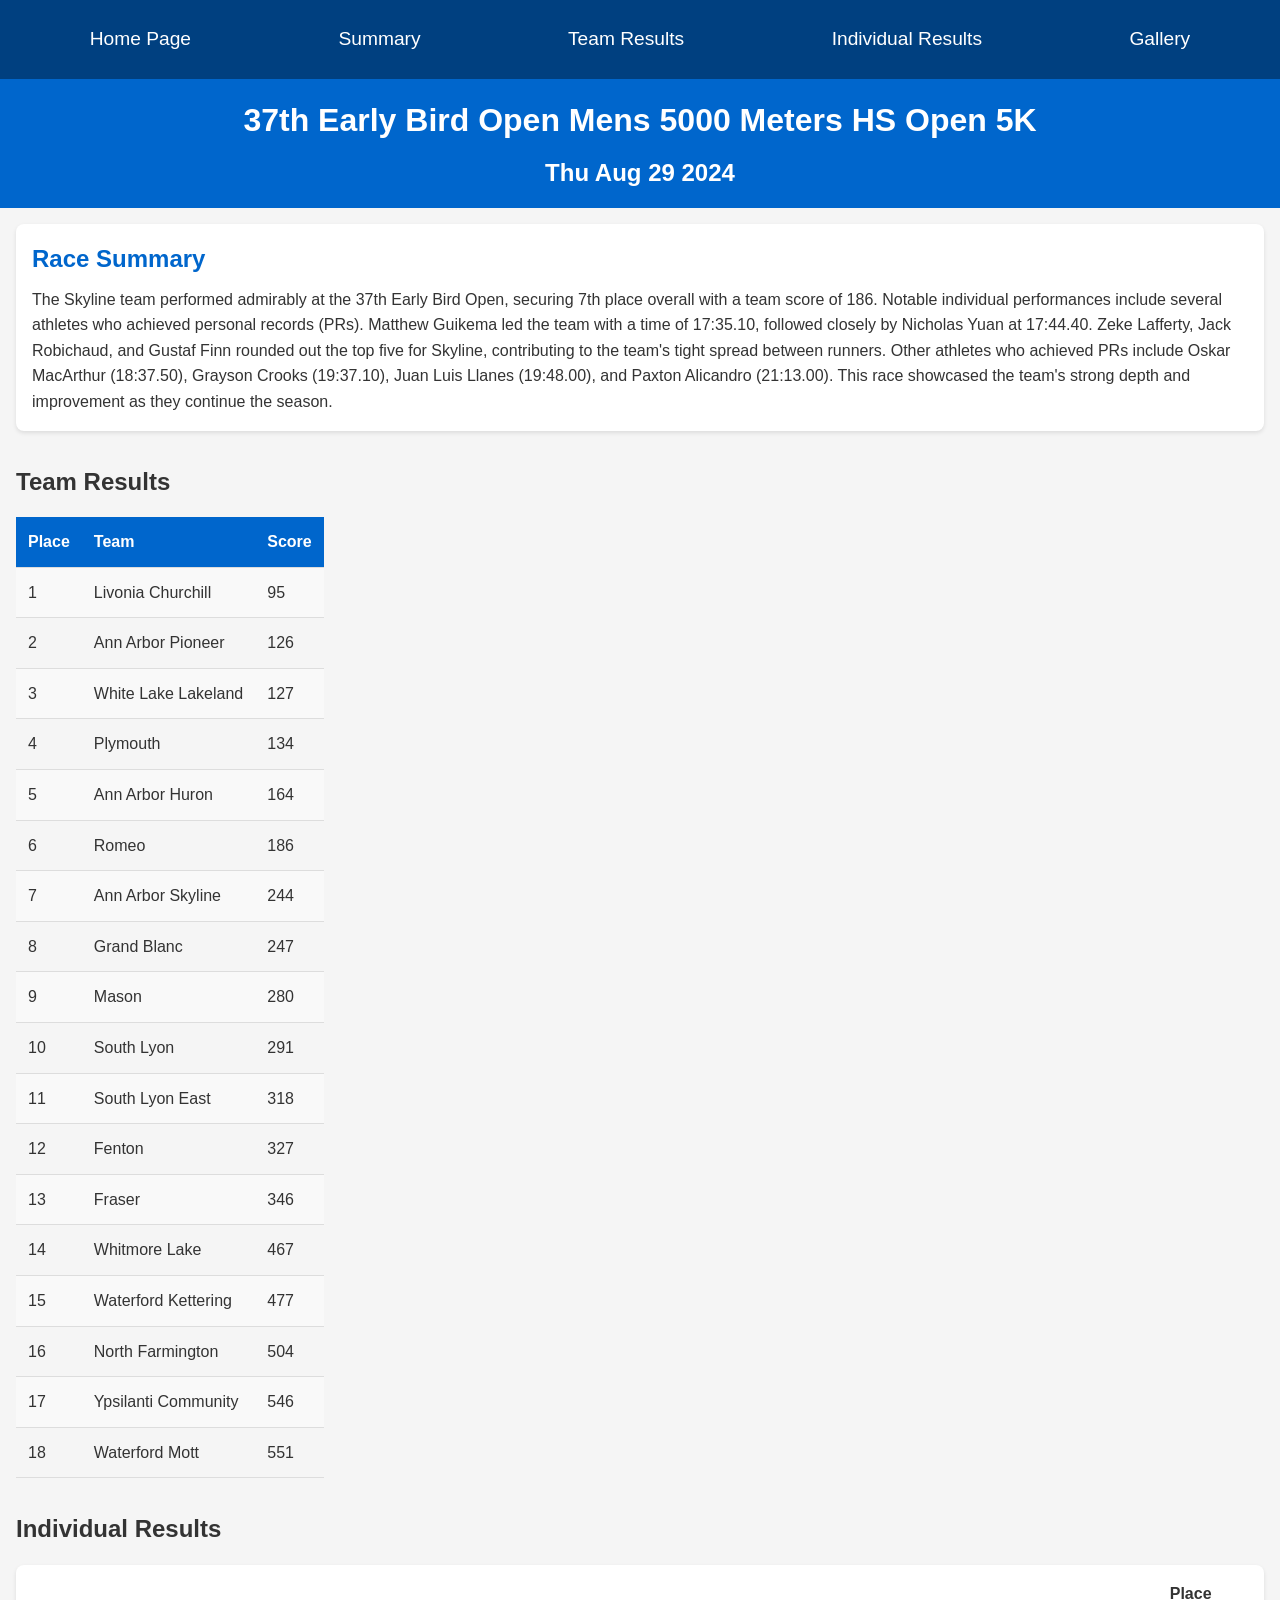
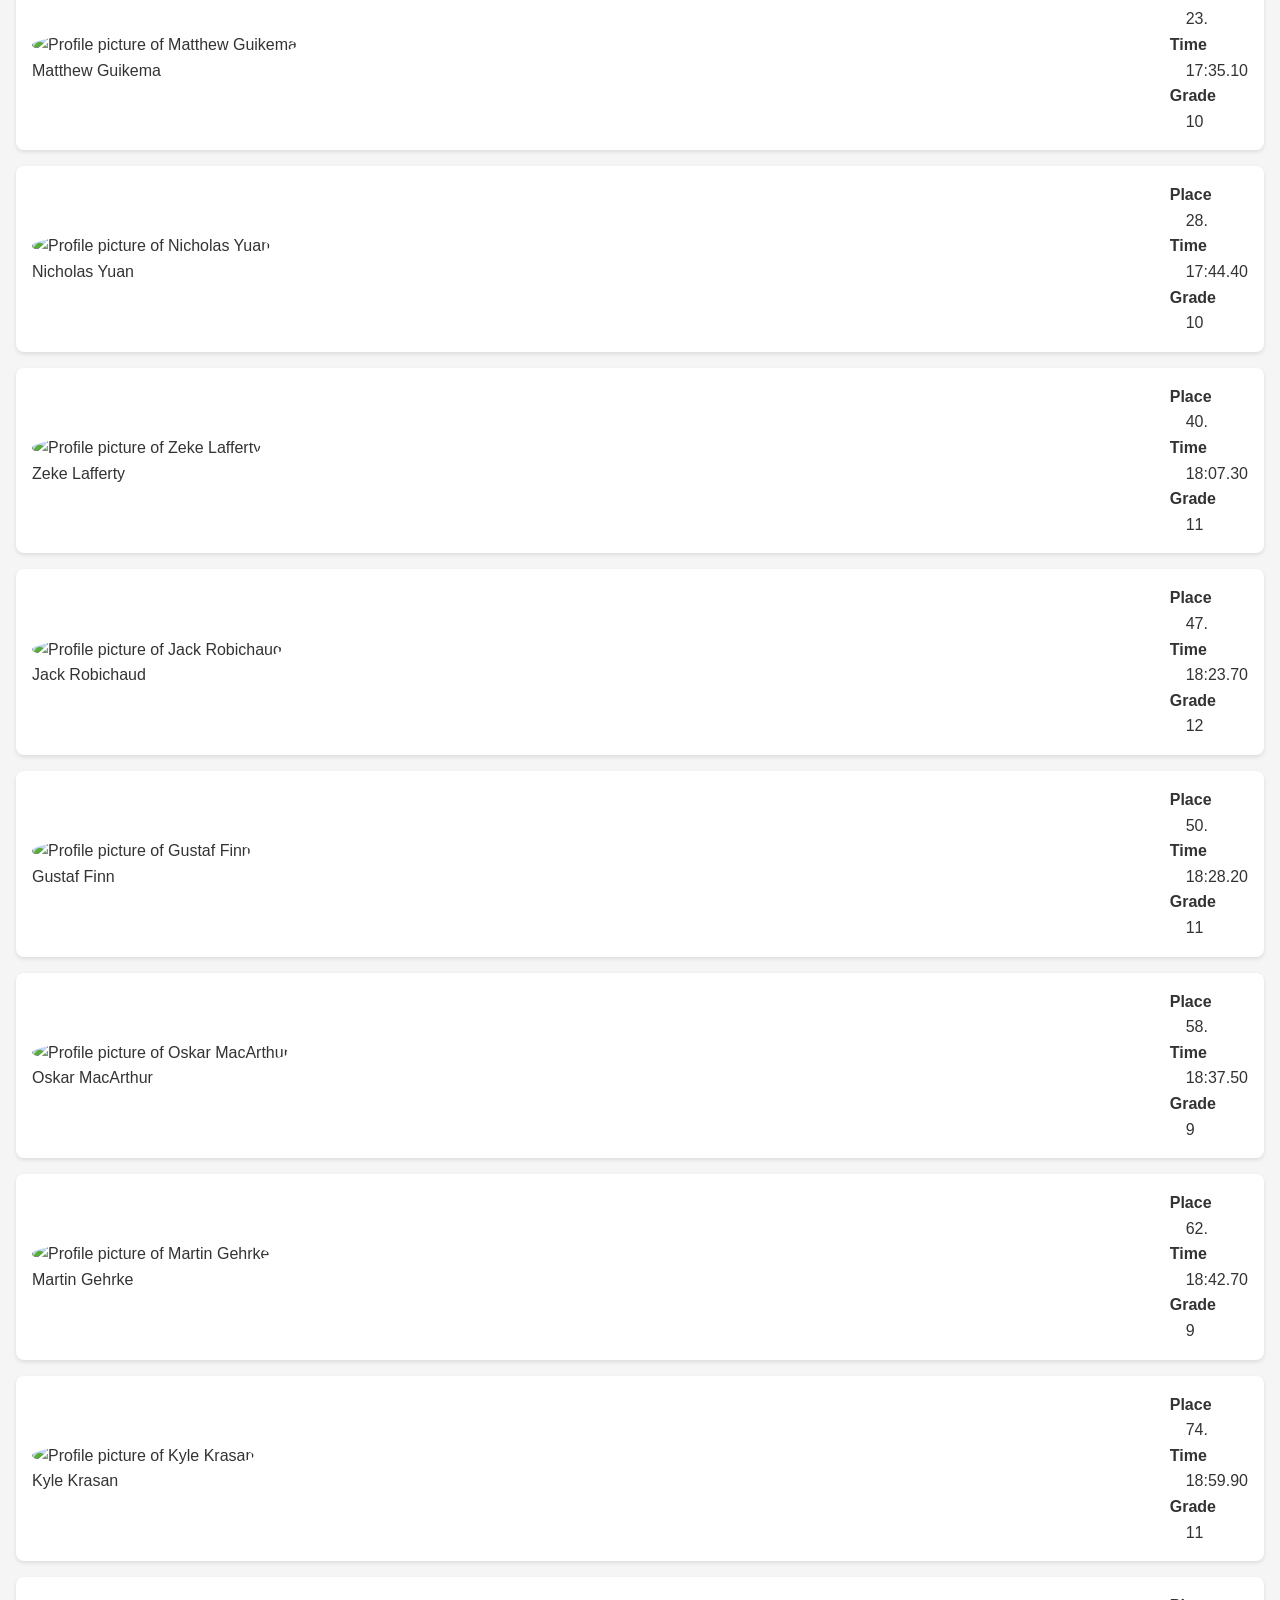
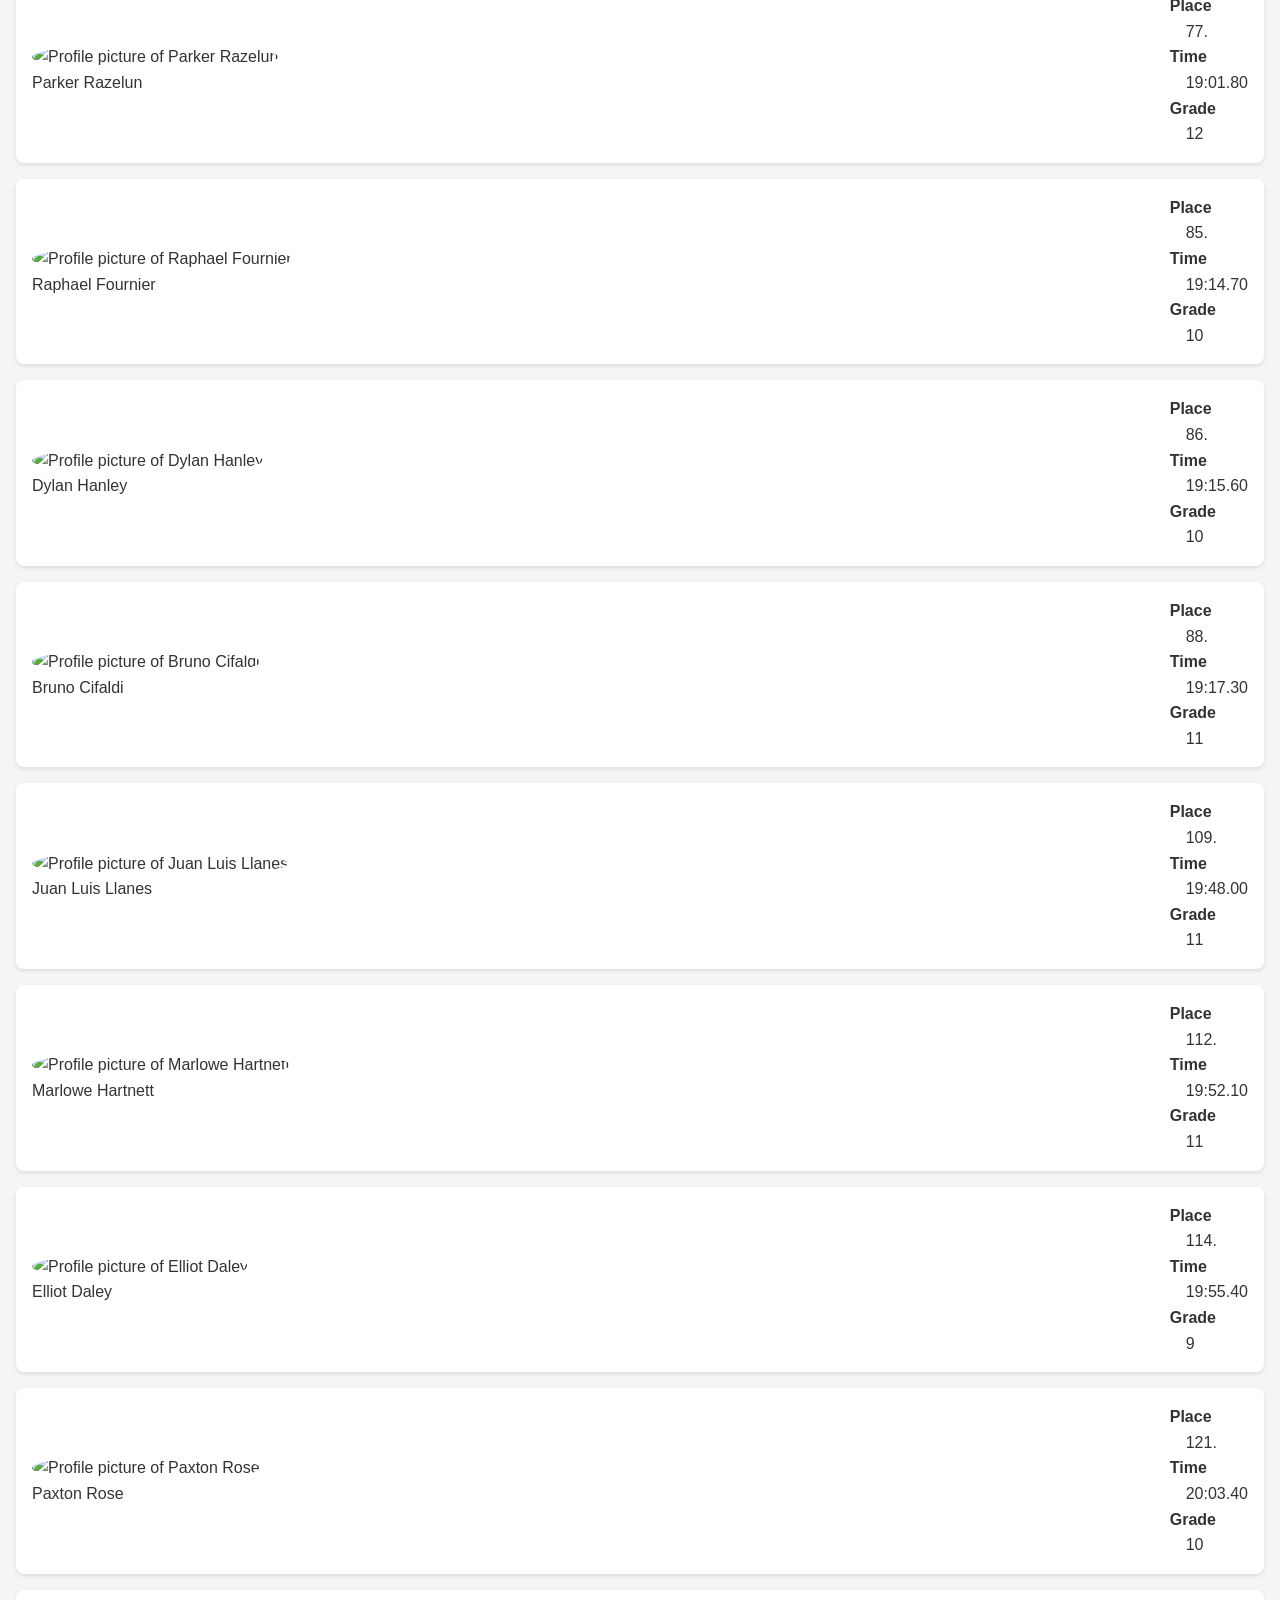
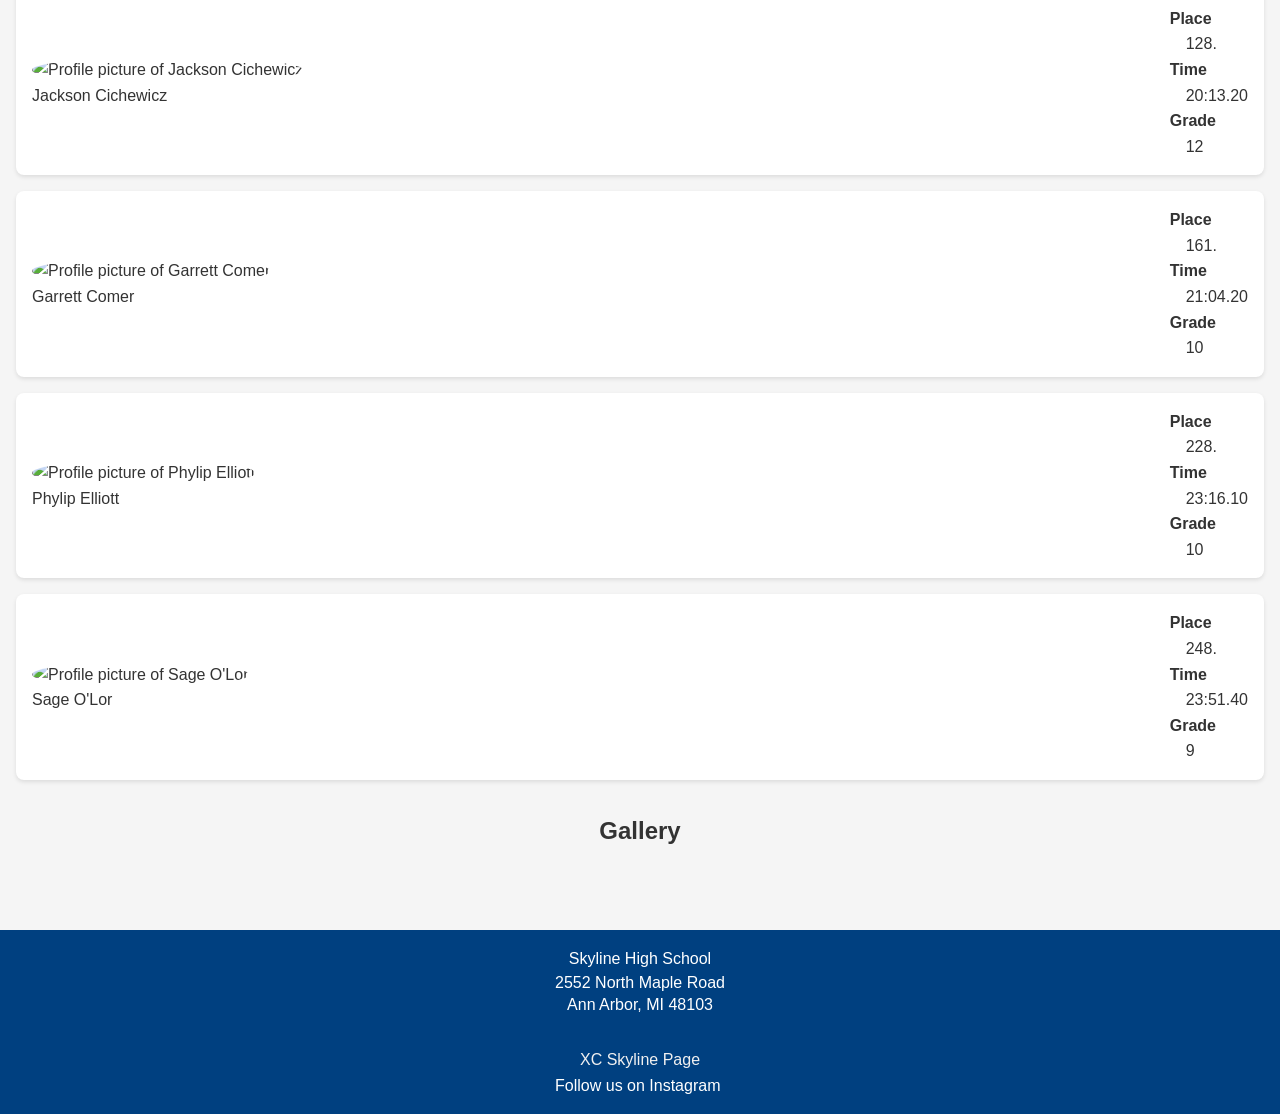
==== meets/37th_Early_Bird_Open_Mens_5000_Meters_HS_Open_5K_24.html @ b6ca45b5 "first commit" ====
<!DOCTYPE html>
<html lang="en">
<head>
<meta charset="UTF-8">
<meta name="viewport" content="width=device-width, initial-scale=1.0">
<title>37th Early Bird Open Mens 5000 Meters HS Open 5K</title>
<link rel="stylesheet" href="../css/reset.css">
<link rel="stylesheet" href="../css/style.css">
</head>
   <body>
   <a href = "#main">Skip to Main Content</a>
   <nav>
     <ul>
        <li><a href="../index.html">Home Page</a></li>
        <li><a href="#summary">Summary</a></li>
        <li><a href="#team-results">Team Results</a></li>
        <li><a href="#individual-results">Individual Results</a></li>
        <li><a href="#gallery">Gallery</a></li>
     </ul>
   </nav>
   <header>
      <!--Meet Info-->
       
        <h1><a href="https://www.athletic.net/CrossCountry/meet/235827/results/943367">37th Early Bird Open Mens 5000 Meters HS Open 5K</a></h1>
        <h2>Thu Aug 29 2024</h2>
</header>
   <main id = "main">


    <section class="summary" id = "summary">
      <h2>Race Summary</h2>
      <p>The Skyline team performed admirably at the 37th Early Bird Open, securing 7th place overall with a team score of 186. Notable individual performances include several athletes who achieved personal records (PRs). <span class="athlete">Matthew Guikema</span> led the team with a time of <span class="time">17:35.10</span>, followed closely by <span class="athlete">Nicholas Yuan</span> at <span class="time">17:44.40</span>. <span class="athlete">Zeke Lafferty</span>, <span class="athlete">Jack Robichaud</span>, and <span class="athlete">Gustaf Finn</span> rounded out the top five for Skyline, contributing to the team's tight spread between runners. Other athletes who achieved PRs include <span class="athlete">Oskar MacArthur</span> (<span class="time">18:37.50</span>), <span class="athlete">Grayson Crooks</span> (<span class="time">19:37.10</span>), <span class="athlete">Juan Luis Llanes</span> (<span class="time">19:48.00</span>), and <span class="athlete">Paxton Alicandro</span> (<span class="time">21:13.00</span>). This race showcased the team's strong depth and improvement as they continue the season.</p>
    </section>
<section id="team-results">

        <h2>Team Results</h2><table>
<tr><th>Place</th><th>Team</th><th>Score</th></tr>
<tr><td>1</td><td>Livonia Churchill</td><td> 95</td></tr>
<tr><td>2</td><td>Ann Arbor Pioneer</td><td> 126</td></tr>
<tr><td>3</td><td>White Lake Lakeland</td><td> 127</td></tr>
<tr><td>4</td><td>Plymouth</td><td> 134</td></tr>
<tr><td>5</td><td>Ann Arbor Huron</td><td> 164</td></tr>
<tr><td>6</td><td>Romeo</td><td> 186</td></tr>
<tr><td>7</td><td>Ann Arbor Skyline</td><td> 244</td></tr>
<tr><td>8</td><td>Grand Blanc</td><td> 247</td></tr>
<tr><td>9</td><td>Mason</td><td> 280</td></tr>
<tr><td>10</td><td>South Lyon</td><td> 291</td></tr>
<tr><td>11</td><td>South Lyon East</td><td> 318</td></tr>
<tr><td>12</td><td>Fenton</td><td> 327</td></tr>
<tr><td>13</td><td>Fraser</td><td> 346</td></tr>
<tr><td>14</td><td>Whitmore Lake</td><td> 467</td></tr>
<tr><td>15</td><td>Waterford Kettering</td><td> 477</td></tr>
<tr><td>16</td><td>North Farmington</td><td> 504</td></tr>
<tr><td>17</td><td>Ypsilanti Community</td><td> 546</td></tr>
<tr><td>18</td><td>Waterford Mott</td><td> 551</td></tr>
</table>
</section>

                    <section id="individual-results">

                    <h2>Individual Results</h2>
<div class="athlete">
<figure> 
    <img src="../images/profiles/23349678.jpg" width="200" alt="Profile picture of Matthew Guikema"> 
    <figcaption>Matthew Guikema</figcaption>
</figure>
<dl>
    <dt>Place</dt><dd>23.</dd>
    <dt>Time</dt><dd>17:35.10</dd>
    <dt>Grade</dt><dd>10</dd>
</dl>
</div>

<div class="athlete">
<figure> 
    <img src="../images/profiles/21615273.jpg" width="200" alt="Profile picture of Nicholas Yuan"> 
    <figcaption>Nicholas Yuan</figcaption>
</figure>
<dl>
    <dt>Place</dt><dd>28.</dd>
    <dt>Time</dt><dd>17:44.40</dd>
    <dt>Grade</dt><dd>10</dd>
</dl>
</div>

<div class="athlete">
<figure> 
    <img src="../images/profiles/21142917.jpg" width="200" alt="Profile picture of Zeke Lafferty"> 
    <figcaption>Zeke Lafferty</figcaption>
</figure>
<dl>
    <dt>Place</dt><dd>40.</dd>
    <dt>Time</dt><dd>18:07.30</dd>
    <dt>Grade</dt><dd>11</dd>
</dl>
</div>

<div class="athlete">
<figure> 
    <img src="../images/profiles/18820279.jpg" width="200" alt="Profile picture of Jack Robichaud"> 
    <figcaption>Jack Robichaud</figcaption>
</figure>
<dl>
    <dt>Place</dt><dd>47.</dd>
    <dt>Time</dt><dd>18:23.70</dd>
    <dt>Grade</dt><dd>12</dd>
</dl>
</div>

<div class="athlete">
<figure> 
    <img src="../images/profiles/21147171.jpg" width="200" alt="Profile picture of Gustaf Finn"> 
    <figcaption>Gustaf Finn</figcaption>
</figure>
<dl>
    <dt>Place</dt><dd>50.</dd>
    <dt>Time</dt><dd>18:28.20</dd>
    <dt>Grade</dt><dd>11</dd>
</dl>
</div>

<div class="athlete">
<figure> 
    <img src="../images/profiles/23349698.jpg" width="200" alt="Profile picture of Oskar MacArthur"> 
    <figcaption>Oskar MacArthur</figcaption>
</figure>
<dl>
    <dt>Place</dt><dd>58.</dd>
    <dt>Time</dt><dd>18:37.50</dd>
    <dt>Grade</dt><dd>9</dd>
</dl>
</div>

<div class="athlete">
<figure> 
    <img src="../images/profiles/19203161.jpg" width="200" alt="Profile picture of Martin Gehrke"> 
    <figcaption>Martin Gehrke</figcaption>
</figure>
<dl>
    <dt>Place</dt><dd>62.</dd>
    <dt>Time</dt><dd>18:42.70</dd>
    <dt>Grade</dt><dd>9</dd>
</dl>
</div>

<div class="athlete">
<figure> 
    <img src="../images/profiles/21245954.jpg" width="200" alt="Profile picture of Kyle Krasan"> 
    <figcaption>Kyle Krasan</figcaption>
</figure>
<dl>
    <dt>Place</dt><dd>74.</dd>
    <dt>Time</dt><dd>18:59.90</dd>
    <dt>Grade</dt><dd>11</dd>
</dl>
</div>

<div class="athlete">
<figure> 
    <img src="../images/profiles/18820257.jpg" width="200" alt="Profile picture of Parker Razelun"> 
    <figcaption>Parker Razelun</figcaption>
</figure>
<dl>
    <dt>Place</dt><dd>77.</dd>
    <dt>Time</dt><dd>19:01.80</dd>
    <dt>Grade</dt><dd>12</dd>
</dl>
</div>

<div class="athlete">
<figure> 
    <img src="../images/profiles/23564875.jpg" width="200" alt="Profile picture of Raphael Fournier"> 
    <figcaption>Raphael Fournier</figcaption>
</figure>
<dl>
    <dt>Place</dt><dd>85.</dd>
    <dt>Time</dt><dd>19:14.70</dd>
    <dt>Grade</dt><dd>10</dd>
</dl>
</div>

<div class="athlete">
<figure> 
    <img src="../images/profiles/23349680.jpg" width="200" alt="Profile picture of Dylan Hanley"> 
    <figcaption>Dylan Hanley</figcaption>
</figure>
<dl>
    <dt>Place</dt><dd>86.</dd>
    <dt>Time</dt><dd>19:15.60</dd>
    <dt>Grade</dt><dd>10</dd>
</dl>
</div>

<div class="athlete">
<figure> 
    <img src="../images/profiles/21147176.jpg" width="200" alt="Profile picture of Bruno Cifaldi"> 
    <figcaption>Bruno Cifaldi</figcaption>
</figure>
<dl>
    <dt>Place</dt><dd>88.</dd>
    <dt>Time</dt><dd>19:17.30</dd>
    <dt>Grade</dt><dd>11</dd>
</dl>
</div>

<div class="athlete">
<figure> 
    <img src="../images/profiles/23564880.jpg" width="200" alt="Profile picture of Juan Luis Llanes"> 
    <figcaption>Juan Luis Llanes</figcaption>
</figure>
<dl>
    <dt>Place</dt><dd>109.</dd>
    <dt>Time</dt><dd>19:48.00</dd>
    <dt>Grade</dt><dd>11</dd>
</dl>
</div>

<div class="athlete">
<figure> 
    <img src="../images/profiles/21147174.jpg" width="200" alt="Profile picture of Marlowe Hartnett"> 
    <figcaption>Marlowe Hartnett</figcaption>
</figure>
<dl>
    <dt>Place</dt><dd>112.</dd>
    <dt>Time</dt><dd>19:52.10</dd>
    <dt>Grade</dt><dd>11</dd>
</dl>
</div>

<div class="athlete">
<figure> 
    <img src="../images/profiles/26322015.jpg" width="200" alt="Profile picture of Elliot Daley"> 
    <figcaption>Elliot Daley</figcaption>
</figure>
<dl>
    <dt>Place</dt><dd>114.</dd>
    <dt>Time</dt><dd>19:55.40</dd>
    <dt>Grade</dt><dd>9</dd>
</dl>
</div>

<div class="athlete">
<figure> 
    <img src="../images/profiles/23349712.jpg" width="200" alt="Profile picture of Paxton Rose"> 
    <figcaption>Paxton Rose</figcaption>
</figure>
<dl>
    <dt>Place</dt><dd>121.</dd>
    <dt>Time</dt><dd>20:03.40</dd>
    <dt>Grade</dt><dd>10</dd>
</dl>
</div>

<div class="athlete">
<figure> 
    <img src="../images/profiles/26322046.jpg" width="200" alt="Profile picture of Jackson Cichewicz"> 
    <figcaption>Jackson Cichewicz</figcaption>
</figure>
<dl>
    <dt>Place</dt><dd>128.</dd>
    <dt>Time</dt><dd>20:13.20</dd>
    <dt>Grade</dt><dd>12</dd>
</dl>
</div>

<div class="athlete">
<figure> 
    <img src="../images/profiles/21615274.jpg" width="200" alt="Profile picture of Garrett Comer"> 
    <figcaption>Garrett Comer</figcaption>
</figure>
<dl>
    <dt>Place</dt><dd>161.</dd>
    <dt>Time</dt><dd>21:04.20</dd>
    <dt>Grade</dt><dd>10</dd>
</dl>
</div>

<div class="athlete">
<figure> 
    <img src="../images/profiles/23636797.jpg" width="200" alt="Profile picture of Phylip Elliott"> 
    <figcaption>Phylip Elliott</figcaption>
</figure>
<dl>
    <dt>Place</dt><dd>228.</dd>
    <dt>Time</dt><dd>23:16.10</dd>
    <dt>Grade</dt><dd>10</dd>
</dl>
</div>

<div class="athlete">
<figure> 
    <img src="../images/profiles/26322021.jpg" width="200" alt="Profile picture of Sage O'Lor"> 
    <figcaption>Sage O'Lor</figcaption>
</figure>
<dl>
    <dt>Place</dt><dd>248.</dd>
    <dt>Time</dt><dd>23:51.40</dd>
    <dt>Grade</dt><dd>9</dd>
</dl>
</div>
</section>

        <section id = "gallery">
        <h2>Gallery</h2>
        
   </section>
   </main>   
   <footer>
                     <p>
                     Skyline High School<br>
                     <address>
                     2552 North Maple Road<br>
                     Ann Arbor, MI 48103<br><br>
                    </address>
                     <a href = "https://sites.google.com/aaps.k12.mi.us/skylinecrosscountry2021/home">XC Skyline Page</a><br>
                    Follow us on Instagram <a href = "https://www.instagram.com/a2skylinexc/" aria-label="Instagram"><i class="fa-brands fa-instagram"></i>  </a> 


                     </footer>
        </body>
</html>
---- css/style.css ----
/* Base Styles: Mobile First Design */
html {
    font-size: 100%;
    box-sizing: border-box;
    scroll-behavior: smooth;
}

*, *::before, *::after {
    box-sizing: inherit;
    margin: 0;
    padding: 0;
}

/* Body and Content */
body {
    font-family: 'Arial', sans-serif;
    background-color: #f5f5f5;
    color: #333;
    line-height: 1.6;
    margin: 0;
    padding: 0;
}

a {
    text-decoration: none;
    color: #000; /* Black for initial contrast */
    transition: color 0.3s;
}

/* Improved Link Hover for Accessibility */
a:hover, a:focus {
    color: #ffcc00; /* Accessible darker blue for light backgrounds */
}

/* Header Styles */
header {
    background-color: #0066cc;
    color: white;
    padding: 1rem;
    text-align: center;
}

header h1 a {
    color: #fff;
    font-size: 2rem;
}

header h2 {
    margin-top: 0.5rem;
    font-size: 1.5rem;
}

/* Navigation */
nav ul {
    list-style: none;
    padding: 1rem;
    background-color: #004080;
    display: flex;
    flex-direction: column;
}

nav li {
    margin: 0.5rem 0;
}

nav a {
    color: white;
    font-size: 1.2rem;
}

/* Improved Hover for Links in Navigation */
nav a:hover, nav a:focus {
    color: #ffcc00; /* Yellow for better contrast against dark nav */
}

/* Skip to Content */
a[href="#main"] {
    position: absolute;
    top: -40px;
    left: 10px;
    transition: top 0.3s;
}

a[href="#main"]:focus {
    top: 10px;
}

/* Main Content Styles */
main {
    padding: 1rem;
}

/* Section Styling */
section {
    margin-bottom: 2rem;
}

/* Summary Section */
.summary {
    background-color: #ffffff;
    color: #333;
    padding: 1rem;
    border-radius: 8px;
    box-shadow: 0 2px 4px rgba(0, 0, 0, 0.1);
}

.summary h2 {
    margin-bottom: 0.5rem;
    color: #0066cc;
}

/* Team Results Table */
table {
    width: 100%;
    border-collapse: collapse;
    margin-top: 1rem;
}

th, td {
    padding: 0.75rem;
    text-align: left;
    border-bottom: 1px solid #ddd;
}

th {
    background-color: #0066cc;
    color: white;
}

tr:nth-child(even) {
    background-color: #f9f9f9;
}

/* Individual Results Section */
#individual-results .athlete {
    display: flex;
    align-items: center;
    margin: 1rem 0;
    background-color: #fff;
    border-radius: 8px;
    padding: 1rem;
    box-shadow: 0 2px 4px rgba(0, 0, 0, 0.1);
    transition: transform 0.2s;
}

#individual-results .athlete:hover {
    transform: scale(1.02);
}

#individual-results .athlete figure {
    margin-right: 1rem;
}

#individual-results .athlete img {
    border-radius: 50%;
    object-fit: cover;
}

#individual-results dl {
    margin: 0;
}

#individual-results dt {
    font-weight: bold;
}

#individual-results dd {
    margin-left: 1rem;
}

/* Gallery Section */
#gallery {
    display: flex;
    flex-wrap: wrap;
    gap: 10px;
    justify-content: center;
}

#gallery img {
    border-radius: 8px;
    object-fit: cover;
    width: 100px;
    height: 100px;
    transition: transform 0.3s;
}

#gallery img:hover {
    transform: scale(1.1);
}

/* Footer */
footer {
    background-color: #004080;
    color: white;
    text-align: center;
    padding: 1rem;
    margin-top: 2rem;
}

footer a {
    color: #f0f0f0;
    font-size: 1rem;
    margin-top: 0.5rem;
    display: inline-block;
}

/* Improved Footer Link Hover */
footer a:hover, footer a:focus {
    color: #ffcc00; /* Yellow for contrast against dark background */
}

address {
    font-style: normal;
    line-height: 1.4;
}

/* Media Queries for Larger Screens */
@media (min-width: 768px) {
    nav ul {
        flex-direction: row;
        justify-content: space-around;
    }

    #individual-results .athlete {
        flex-direction: row;
        justify-content: space-between;
    }

    table {
        display: block;
        overflow-x: auto;
        white-space: nowrap;
    }
}

/* Dark Mode Styles */
@media (prefers-color-scheme: dark) {
    body {
        background-color: #121212;
        color: #f5f5f5;
    }

    header, nav, footer {
        background-color: #1e1e1e;
    }

    a {
        color: #4dabf7; /* Bright blue for better visibility in dark mode */
    }

    a:hover, a:focus {
        color: #ffcc00; /* Light blue for better contrast in dark mode */
    }

    .summary {
        background-color: #1c1c1c;
        color: #e0e0e0;
    }

    th {
        background-color: #1976d2;
    }

    tr:nth-child(even) {
        background-color: #2c2c2c;
    }

    #individual-results .athlete {
        background-color: #393131;
    }
}

/* Animation for Reduced Motion Preference */
@media (prefers-reduced-motion: reduce) {
    * {
        transition: none;
        animation: none;
    }
}
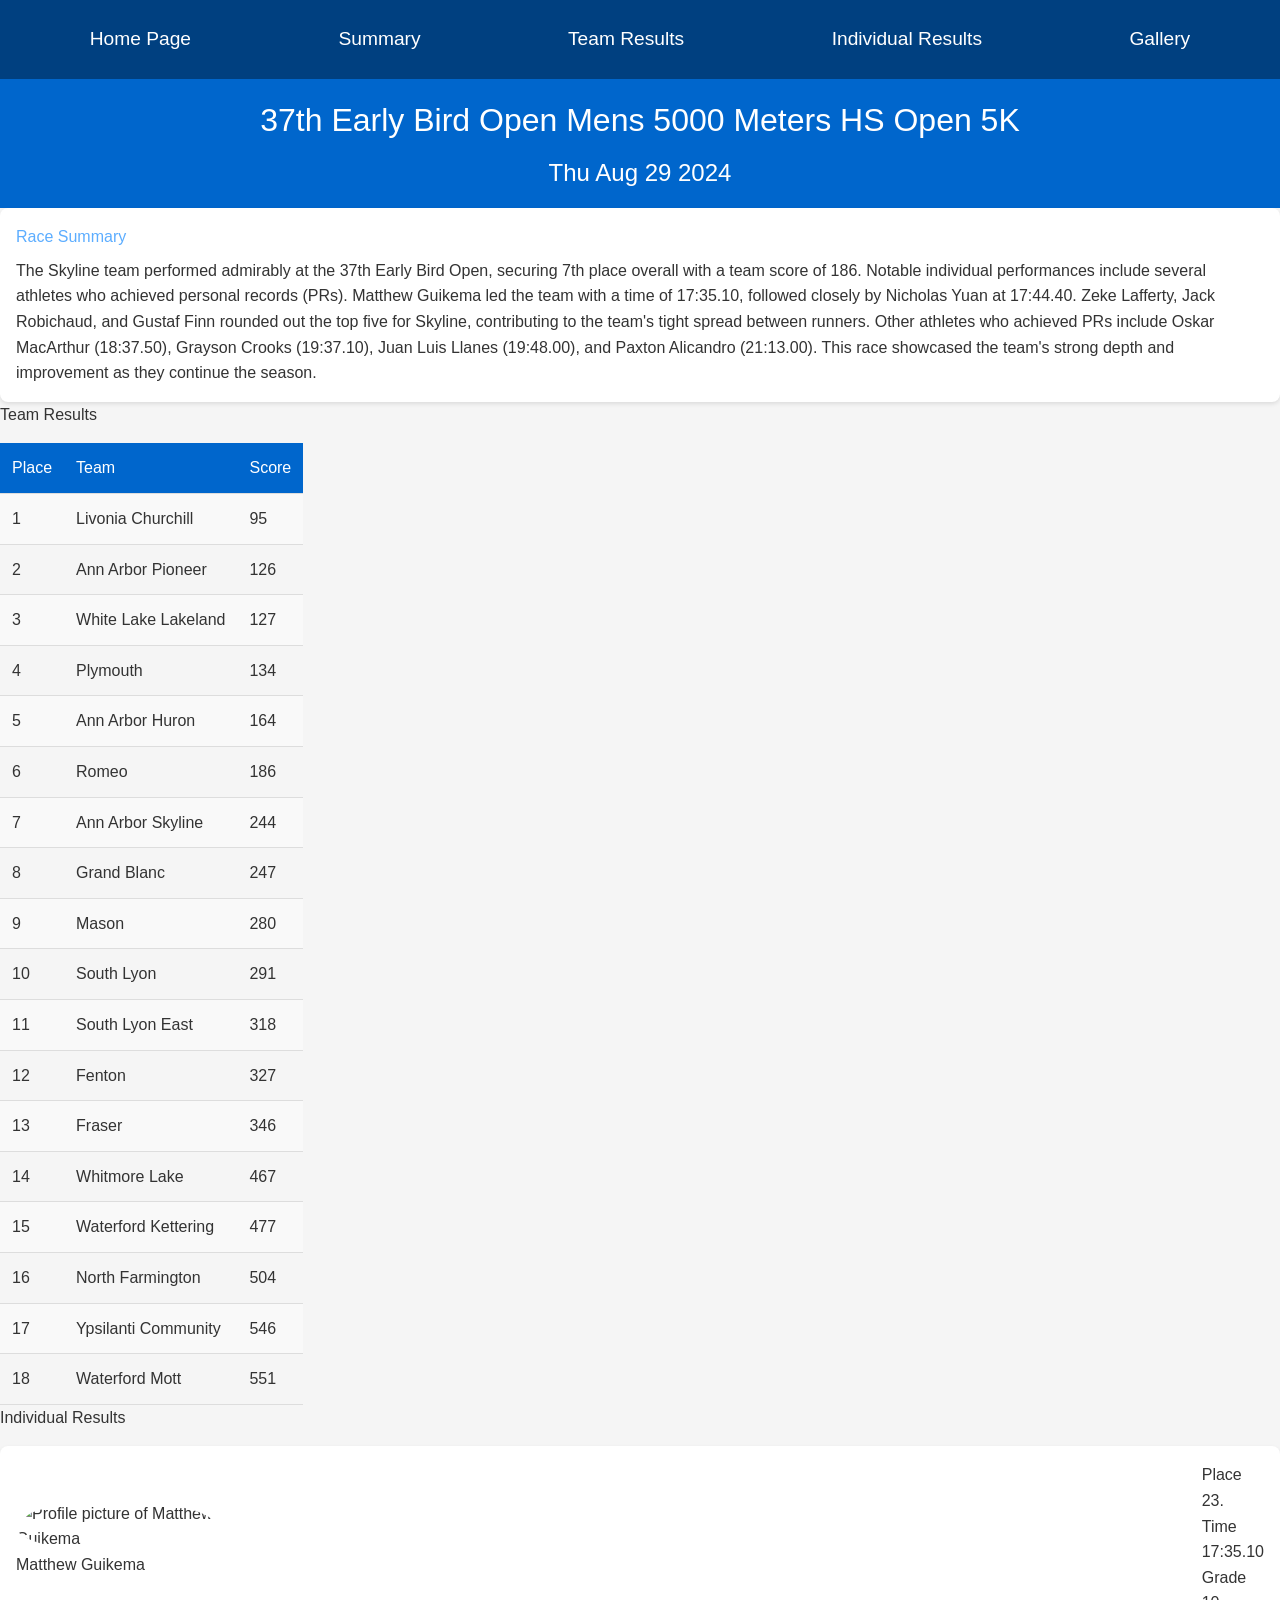
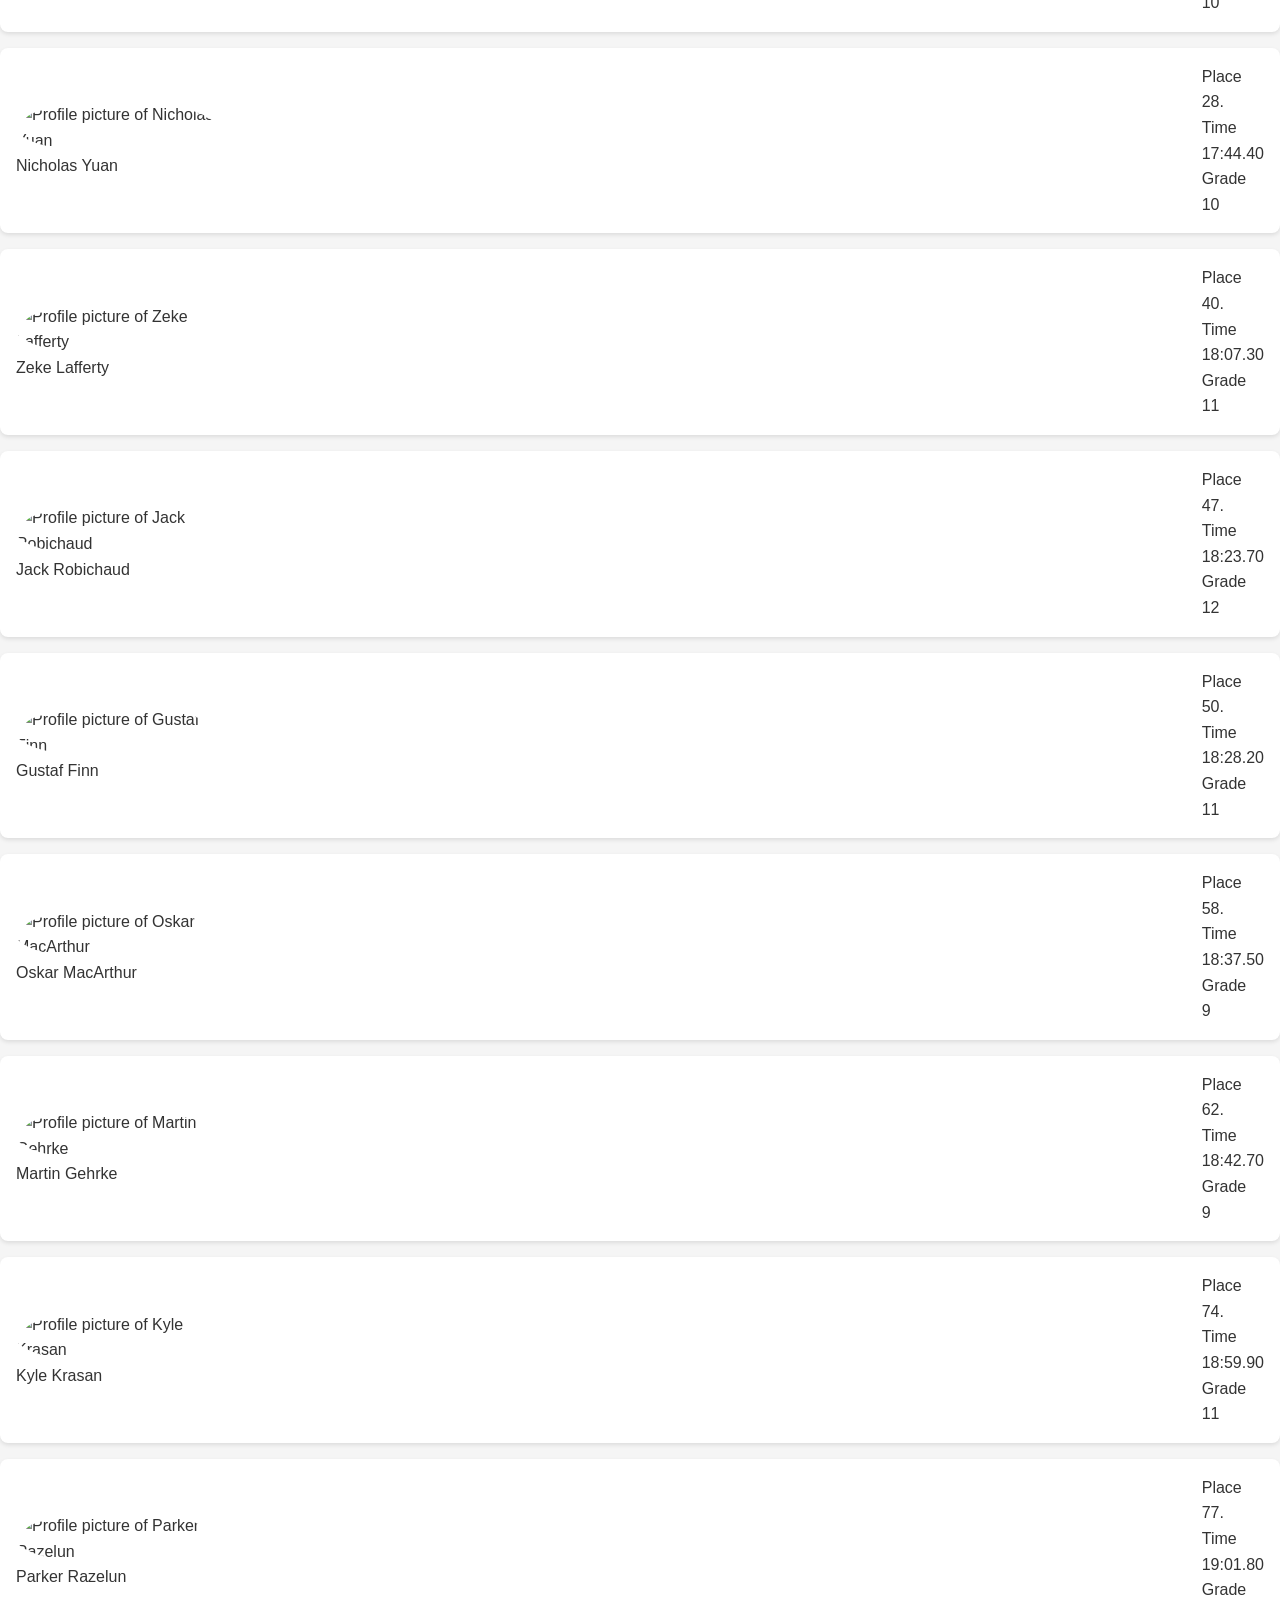
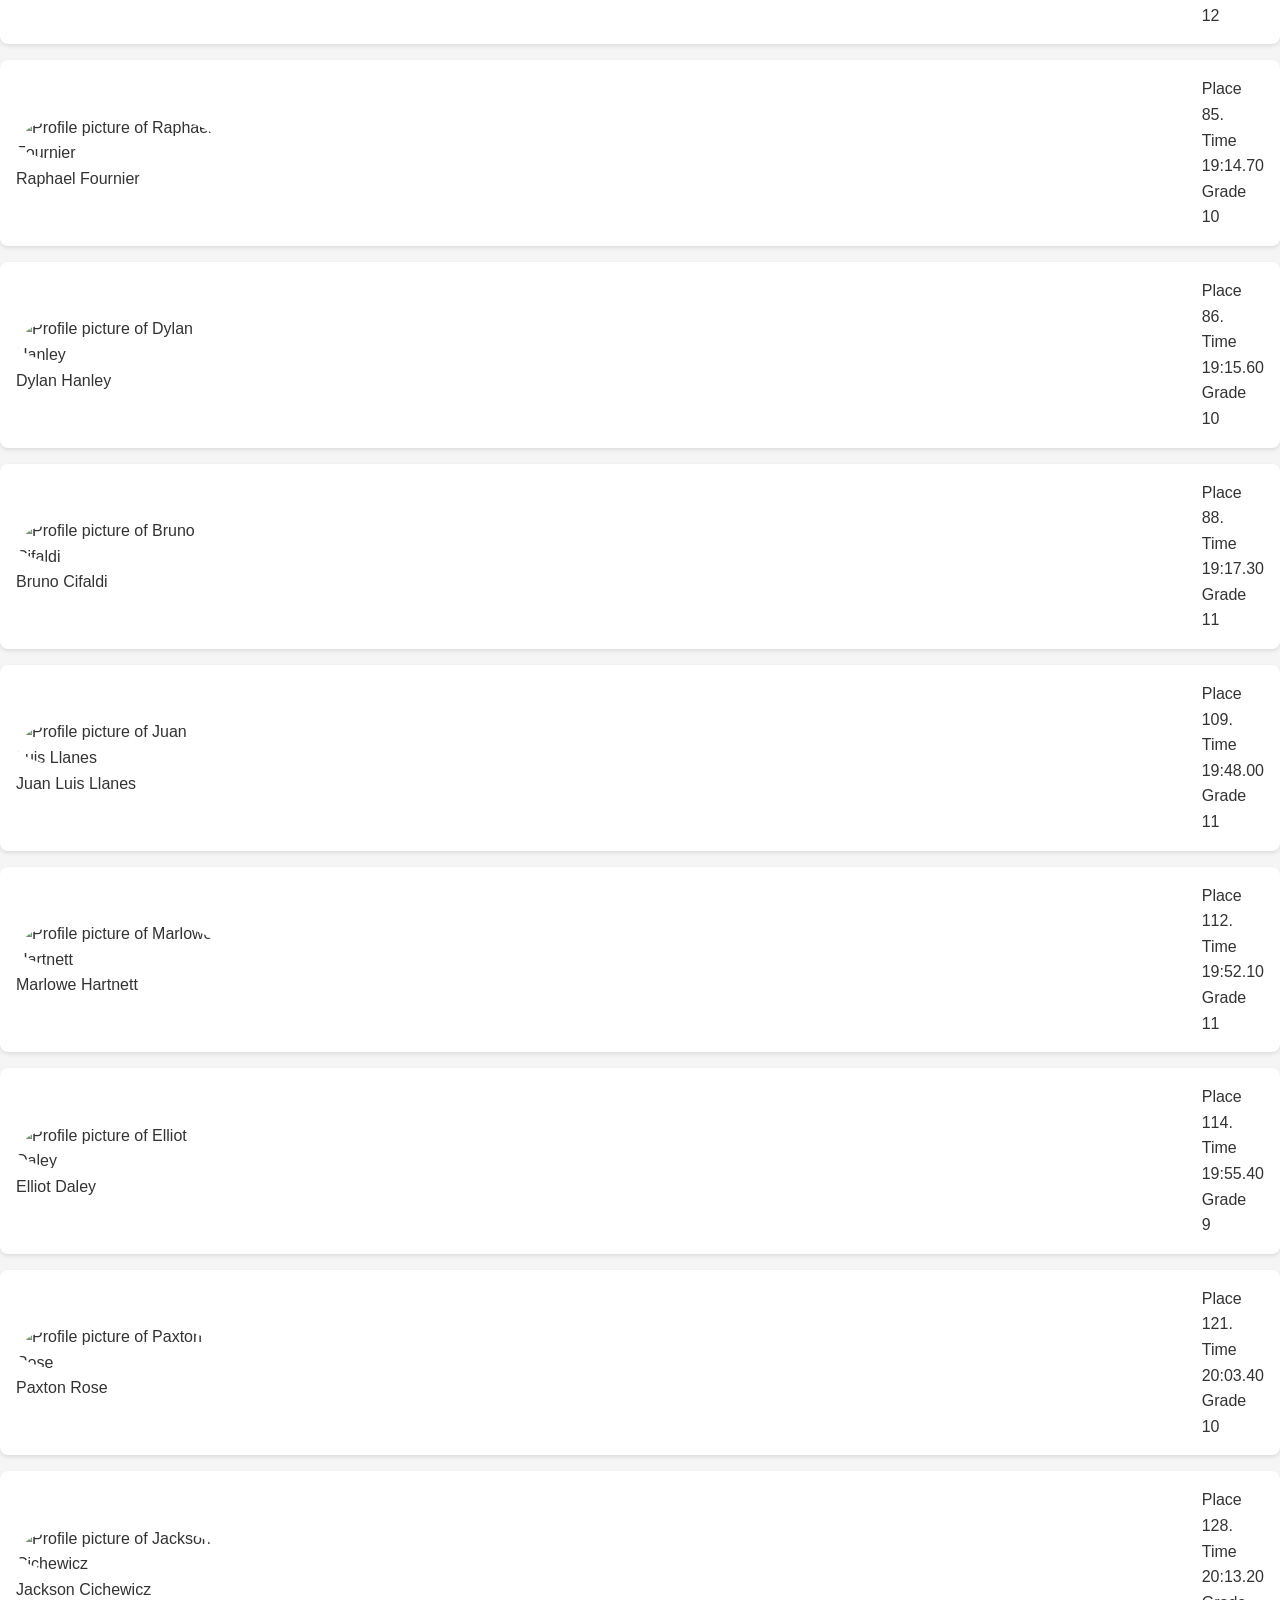
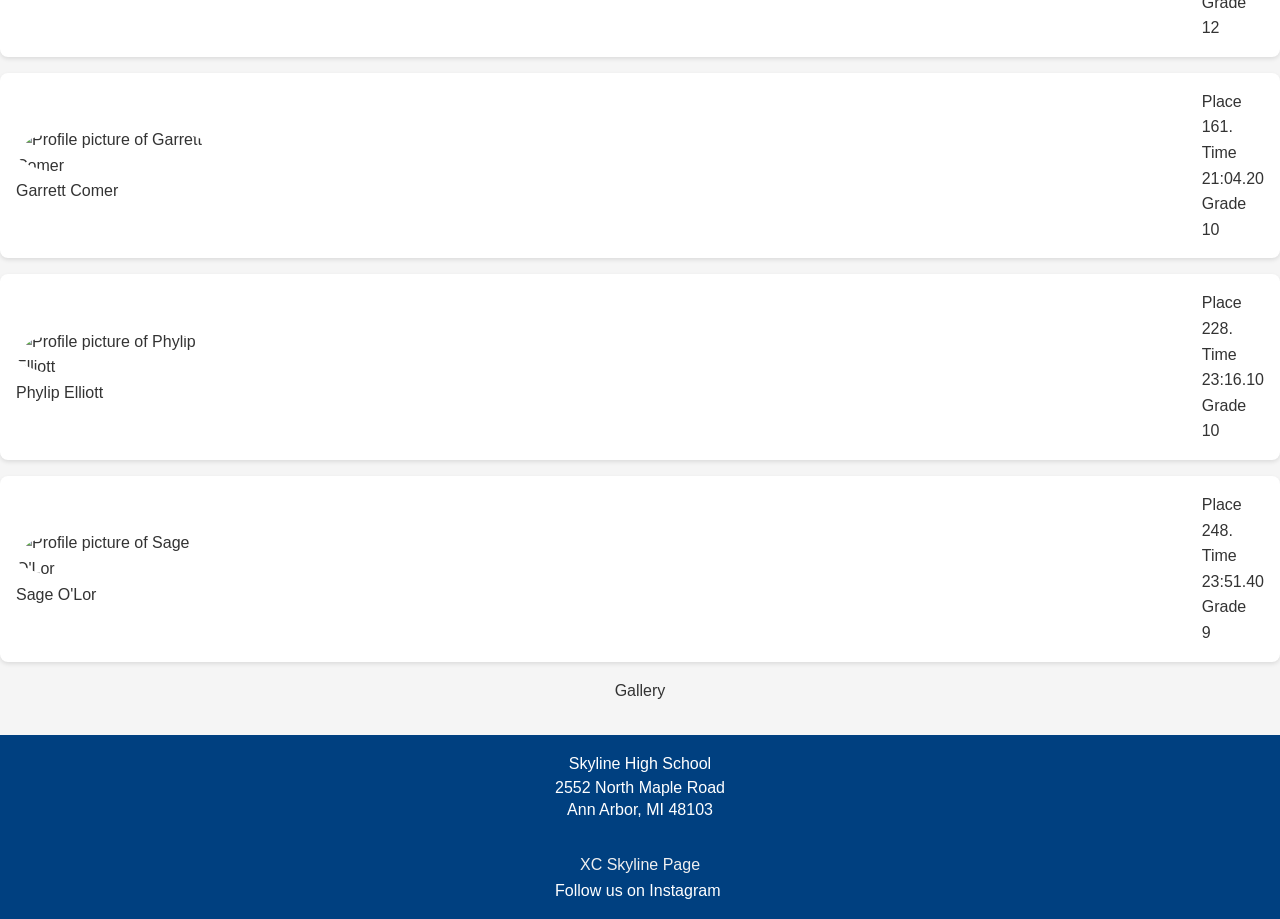
==== commit 6e403c39: "finished website" ====
--- a/meets/37th_Early_Bird_Open_Mens_5000_Meters_HS_Open_5K_24.html
+++ b/meets/37th_Early_Bird_Open_Mens_5000_Meters_HS_Open_5K_24.html
@@ -230,7 +230,7 @@
 
 <div class="athlete">
 <figure> 
-    <img src="../images/profiles/26322015.jpg" width="200" alt="Profile picture of Elliot Daley"> 
+    <img src="../images/profiles/default_image.jpg" width="200" alt="Profile picture of Elliot Daley"> 
     <figcaption>Elliot Daley</figcaption>
 </figure>
 <dl>
--- a/css/style.css
+++ b/css/style.css
@@ -19,25 +19,26 @@
     line-height: 1.6;
     margin: 0;
     padding: 0;
+    animation: fadeIn 1.5s ease-in-out;
 }
 
 a {
     text-decoration: none;
-    color: #000; /* Black for initial contrast */
-    transition: color 0.3s;
-}
-
-/* Improved Link Hover for Accessibility */
+    color: #000;
+    transition: color 0.3s ease-in-out;
+}
+
 a:hover, a:focus {
-    color: #ffcc00; /* Accessible darker blue for light backgrounds */
-}
-
-/* Header Styles */
+    color: #ffcc00;
+}
+
+/* Header Animation */
 header {
     background-color: #0066cc;
     color: white;
     padding: 1rem;
     text-align: center;
+    animation: slideInDown 1.2s ease-out;
 }
 
 header h1 a {
@@ -50,13 +51,14 @@
     font-size: 1.5rem;
 }
 
-/* Navigation */
+/* Navigation with Animation */
 nav ul {
     list-style: none;
     padding: 1rem;
     background-color: #004080;
     display: flex;
     flex-direction: column;
+    animation: slideInLeft 0.8s ease-out;
 }
 
 nav li {
@@ -66,14 +68,14 @@
 nav a {
     color: white;
     font-size: 1.2rem;
-}
-
-/* Improved Hover for Links in Navigation */
+    transition: color 0.3s, transform 0.2s;
+}
+
 nav a:hover, nav a:focus {
-    color: #ffcc00; /* Yellow for better contrast against dark nav */
-}
-
-/* Skip to Content */
+    color: #ffcc00;
+    transform: scale(1.05);
+}
+
 a[href="#main"] {
     position: absolute;
     top: -40px;
@@ -85,16 +87,6 @@
     top: 10px;
 }
 
-/* Main Content Styles */
-main {
-    padding: 1rem;
-}
-
-/* Section Styling */
-section {
-    margin-bottom: 2rem;
-}
-
 /* Summary Section */
 .summary {
     background-color: #ffffff;
@@ -102,11 +94,12 @@
     padding: 1rem;
     border-radius: 8px;
     box-shadow: 0 2px 4px rgba(0, 0, 0, 0.1);
+    animation: fadeInUp 1s ease-in-out;
 }
 
 .summary h2 {
     margin-bottom: 0.5rem;
-    color: #0066cc;
+    color: #5CADFF;
 }
 
 /* Team Results Table */
@@ -114,6 +107,7 @@
     width: 100%;
     border-collapse: collapse;
     margin-top: 1rem;
+    animation: fadeIn 1.2s ease-in-out;
 }
 
 th, td {
@@ -141,6 +135,7 @@
     padding: 1rem;
     box-shadow: 0 2px 4px rgba(0, 0, 0, 0.1);
     transition: transform 0.2s;
+    animation: fadeInUp 1s ease-in-out;
 }
 
 #individual-results .athlete:hover {
@@ -154,18 +149,6 @@
 #individual-results .athlete img {
     border-radius: 50%;
     object-fit: cover;
-}
-
-#individual-results dl {
-    margin: 0;
-}
-
-#individual-results dt {
-    font-weight: bold;
-}
-
-#individual-results dd {
-    margin-left: 1rem;
 }
 
 /* Gallery Section */
@@ -174,6 +157,7 @@
     flex-wrap: wrap;
     gap: 10px;
     justify-content: center;
+    animation: fadeIn 1.5s ease-in-out;
 }
 
 #gallery img {
@@ -181,7 +165,7 @@
     object-fit: cover;
     width: 100px;
     height: 100px;
-    transition: transform 0.3s;
+    transition: transform 0.3s ease;
 }
 
 #gallery img:hover {
@@ -195,6 +179,7 @@
     text-align: center;
     padding: 1rem;
     margin-top: 2rem;
+    animation: fadeIn 1.5s ease-in-out;
 }
 
 footer a {
@@ -204,9 +189,8 @@
     display: inline-block;
 }
 
-/* Improved Footer Link Hover */
 footer a:hover, footer a:focus {
-    color: #ffcc00; /* Yellow for contrast against dark background */
+    color: #ffcc00;
 }
 
 address {
@@ -214,7 +198,50 @@
     line-height: 1.4;
 }
 
-/* Media Queries for Larger Screens */
+/* Keyframe Animations */
+@keyframes fadeIn {
+    from {
+        opacity: 0;
+    }
+    to {
+        opacity: 1;
+    }
+}
+
+@keyframes fadeInUp {
+    from {
+        opacity: 0;
+        transform: translateY(20px);
+    }
+    to {
+        opacity: 1;
+        transform: translateY(0);
+    }
+}
+
+@keyframes slideInLeft {
+    from {
+        opacity: 0;
+        transform: translateX(-100%);
+    }
+    to {
+        opacity: 1;
+        transform: translateX(0);
+    }
+}
+
+@keyframes slideInDown {
+    from {
+        opacity: 0;
+        transform: translateY(-100%);
+    }
+    to {
+        opacity: 1;
+        transform: translateY(0);
+    }
+}
+
+/* Media Queries */
 @media (min-width: 768px) {
     nav ul {
         flex-direction: row;
@@ -233,7 +260,7 @@
     }
 }
 
-/* Dark Mode Styles */
+/* Dark Mode */
 @media (prefers-color-scheme: dark) {
     body {
         background-color: #121212;
@@ -245,11 +272,11 @@
     }
 
     a {
-        color: #4dabf7; /* Bright blue for better visibility in dark mode */
+        color: #4dabf7;
     }
 
     a:hover, a:focus {
-        color: #ffcc00; /* Light blue for better contrast in dark mode */
+        color: #ffcc00;
     }
 
     .summary {
@@ -270,7 +297,7 @@
     }
 }
 
-/* Animation for Reduced Motion Preference */
+/* Animation Control for Reduced Motion */
 @media (prefers-reduced-motion: reduce) {
     * {
         transition: none;
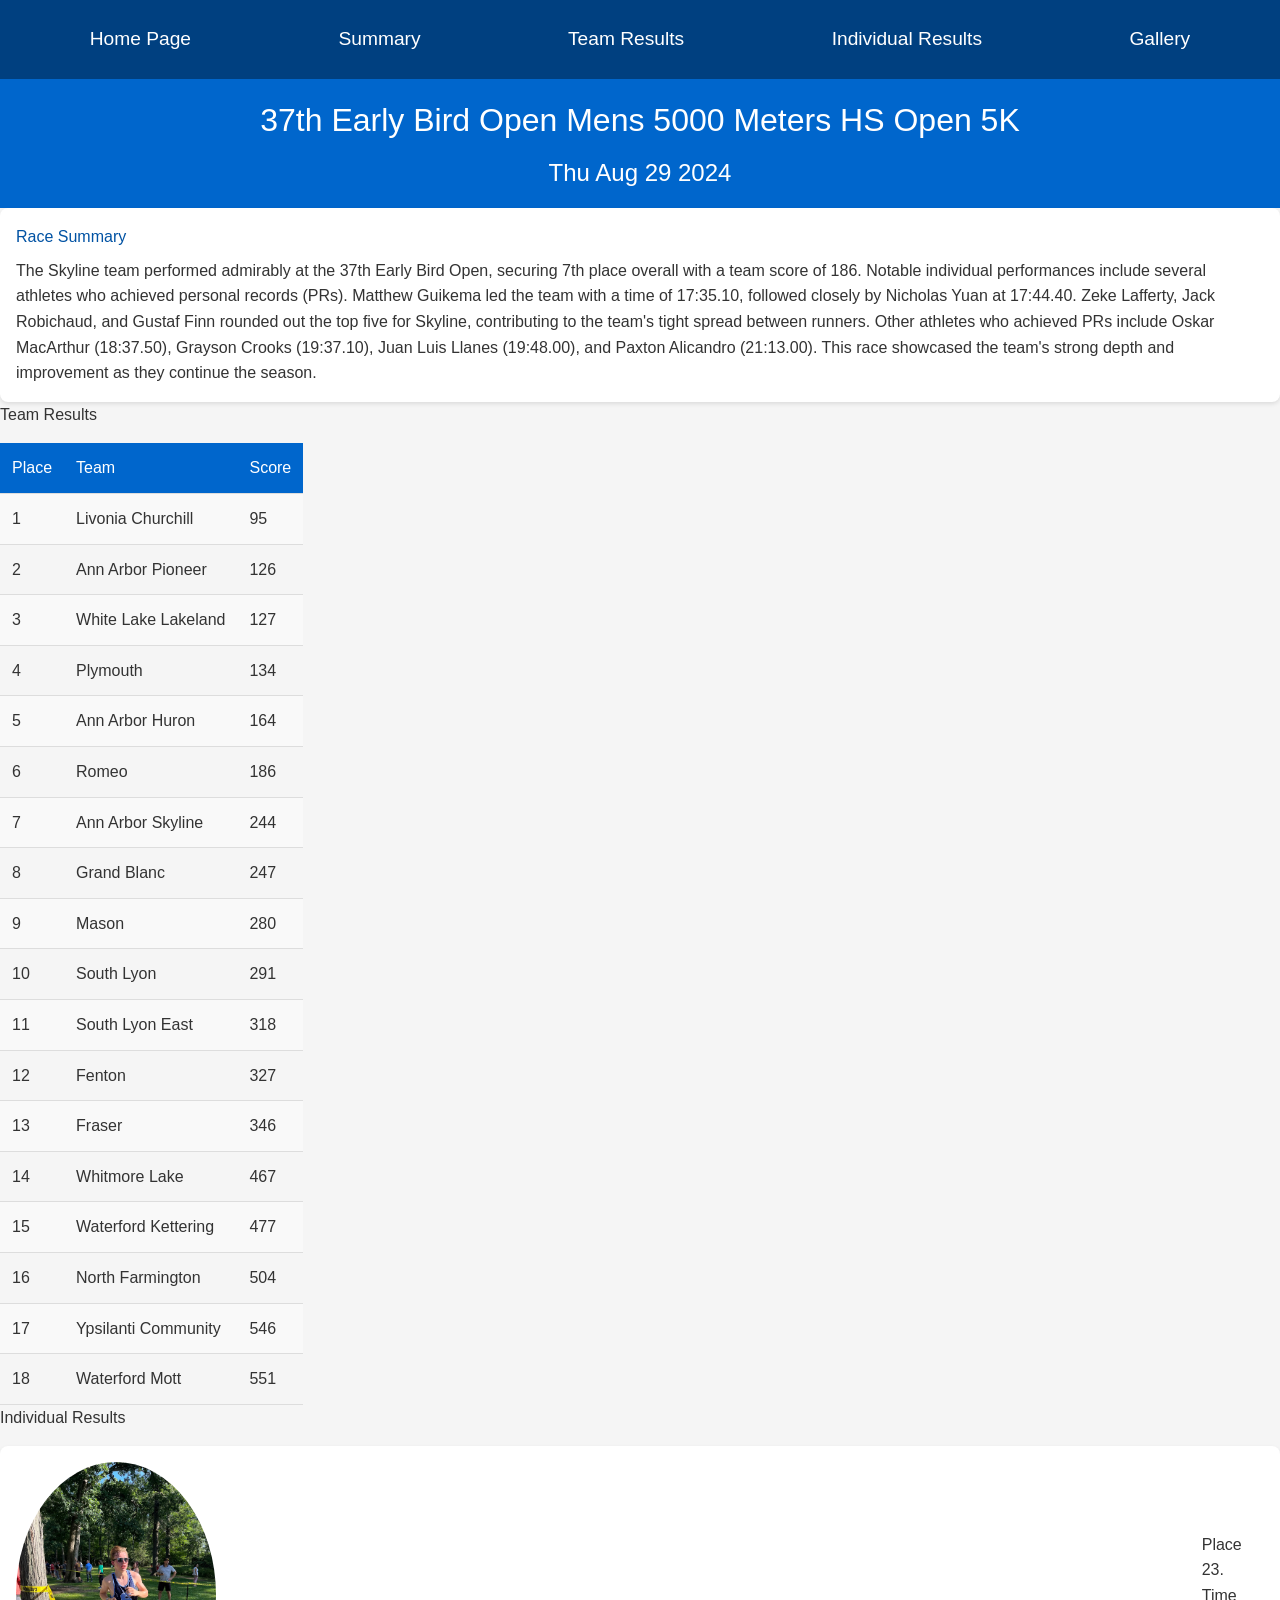
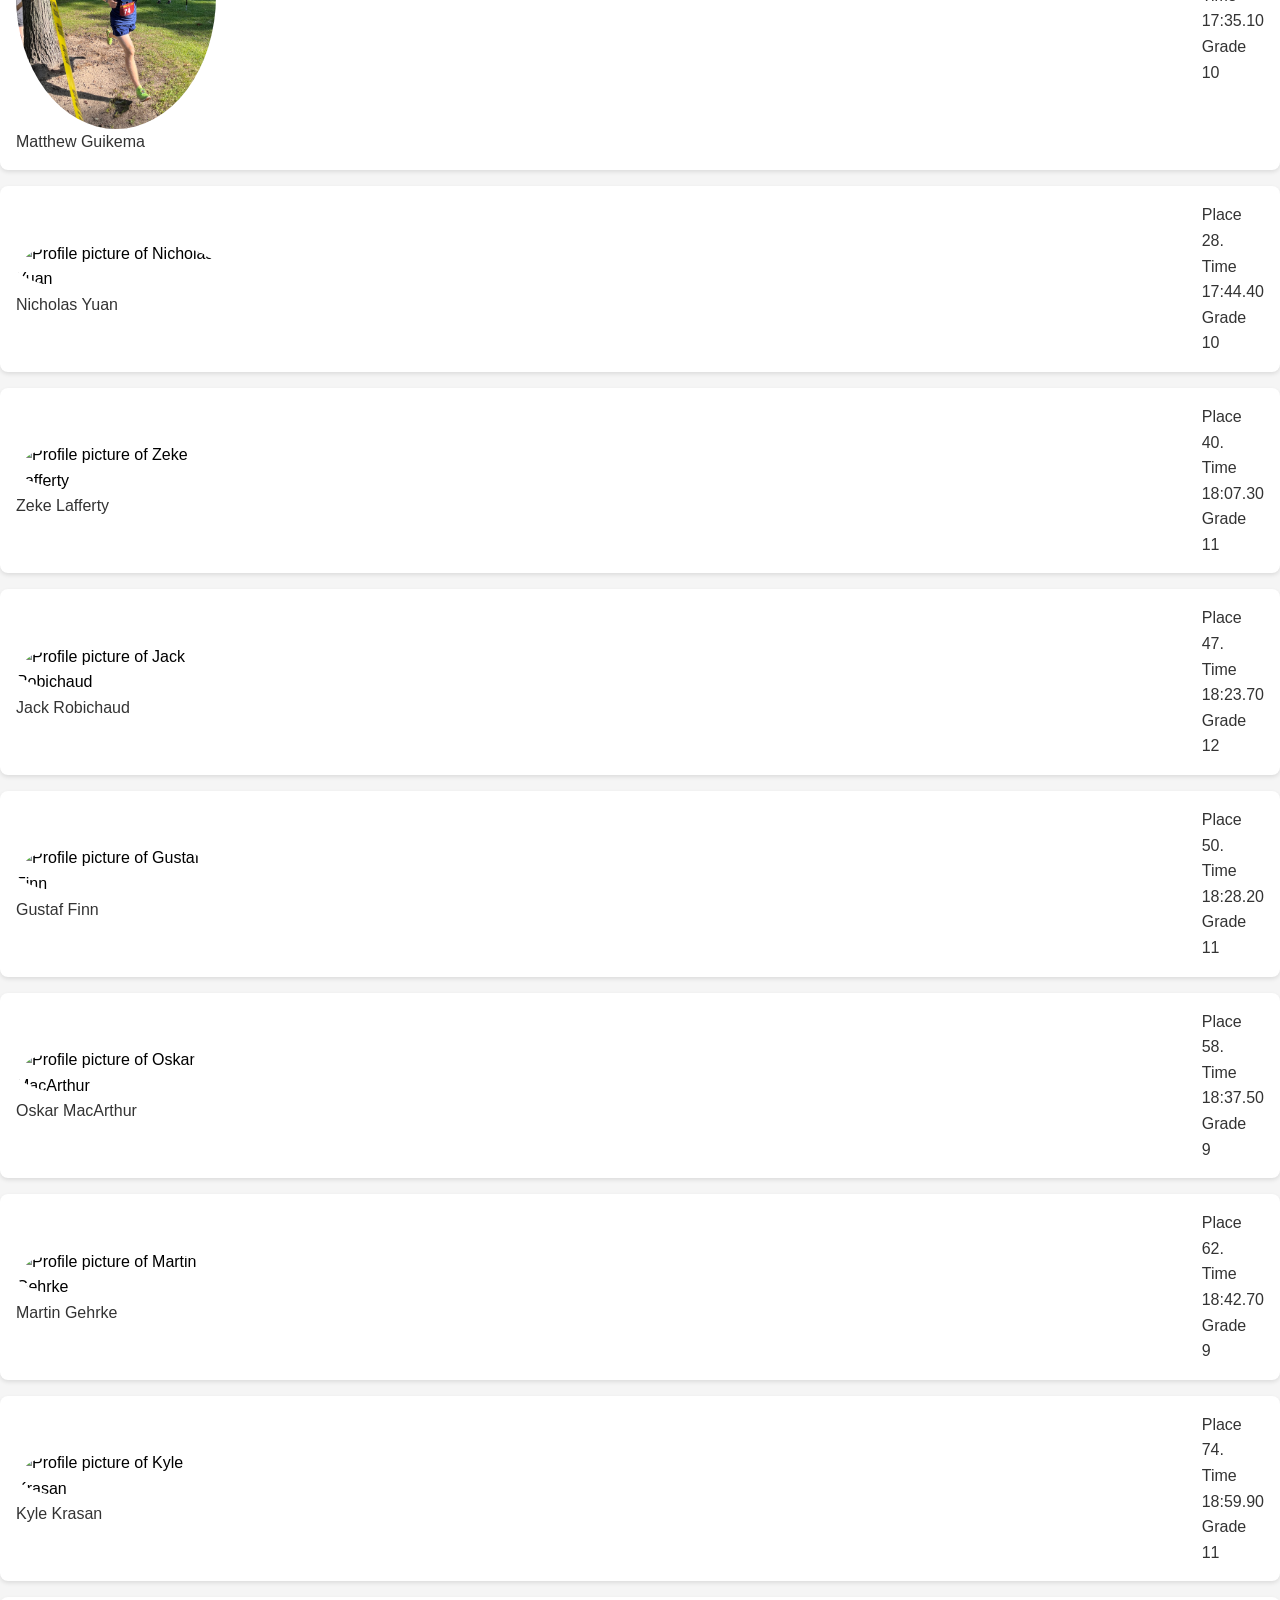
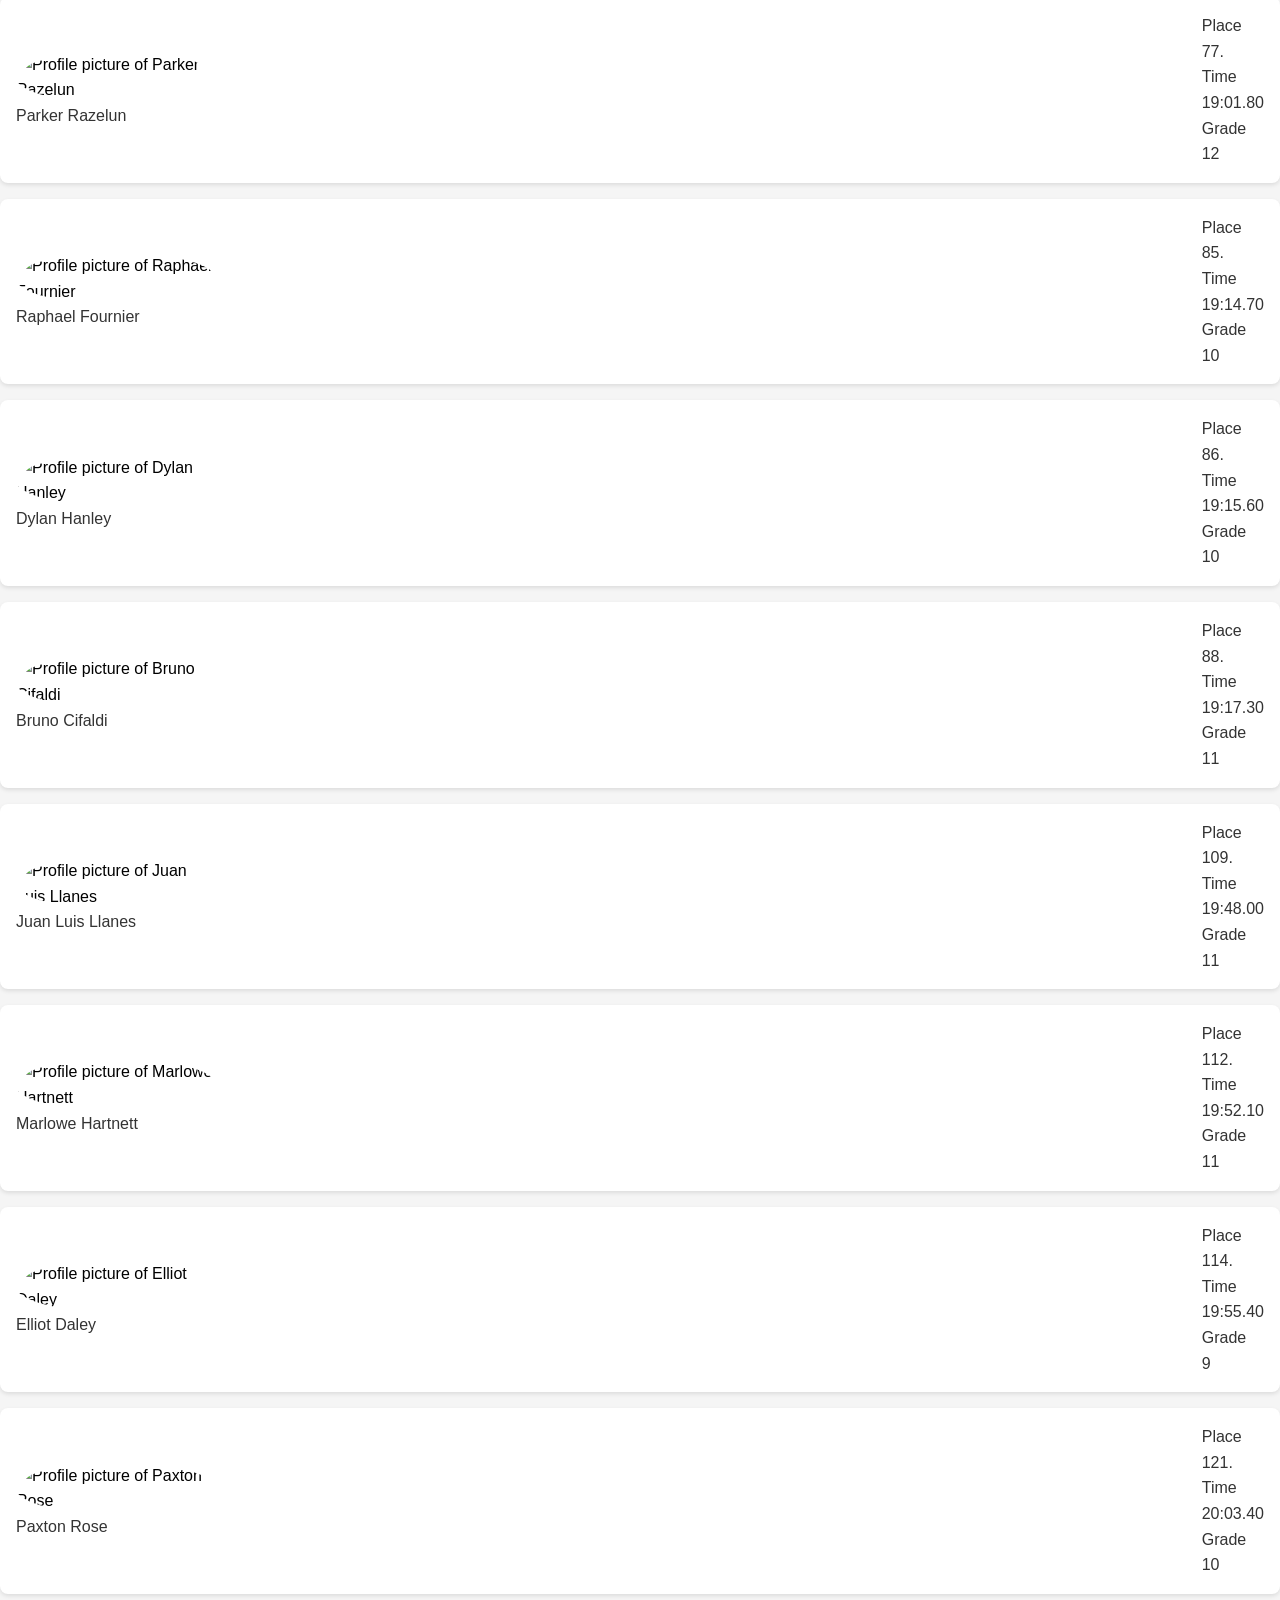
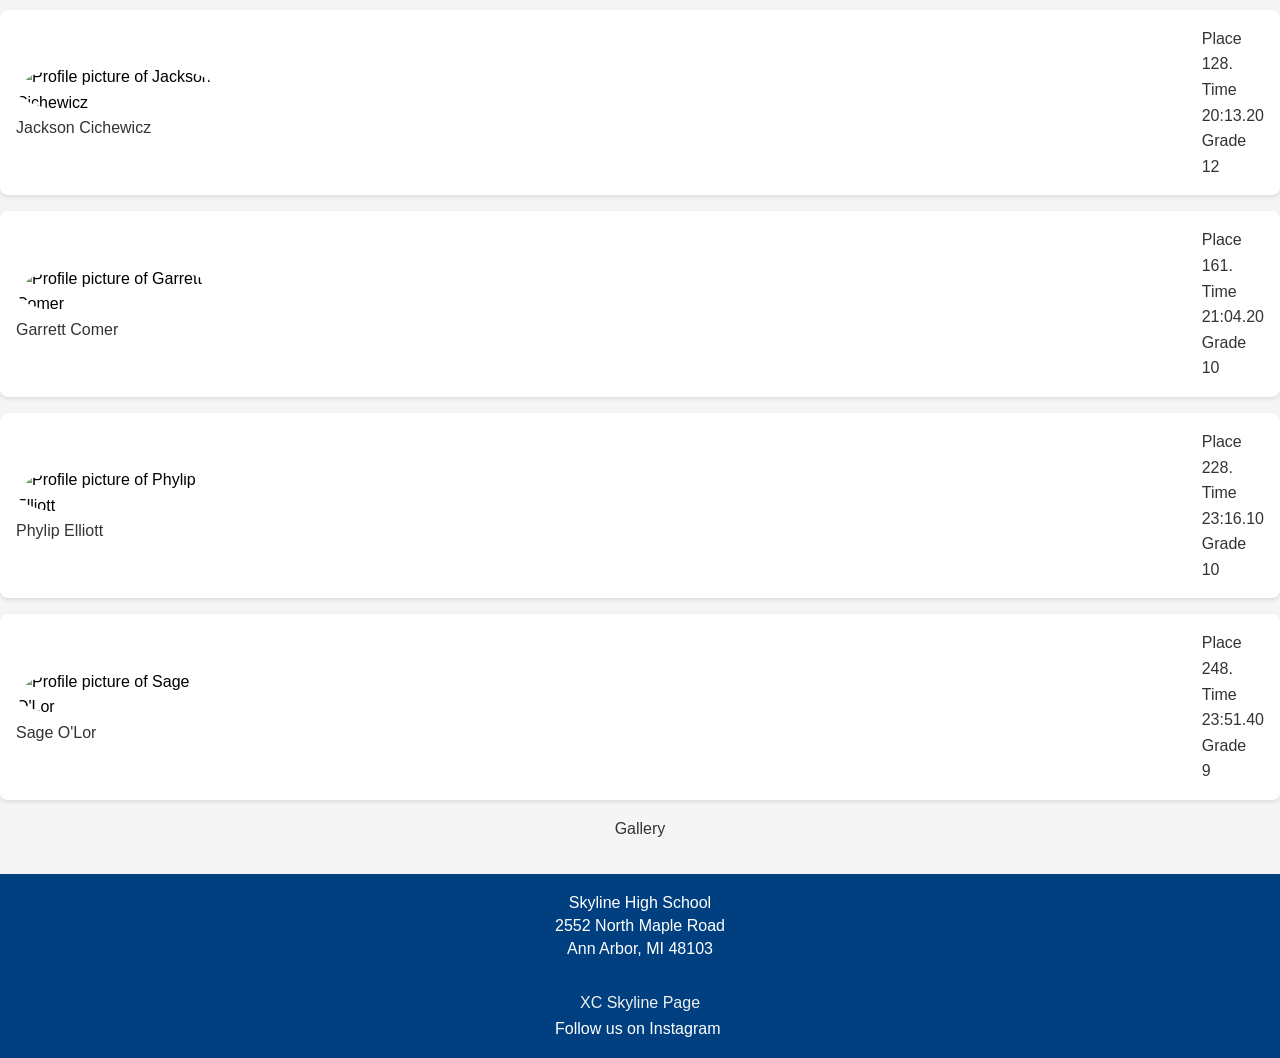
==== commit c46ed11d: "added javascript styling, including lightbox feature" ====
--- a/meets/37th_Early_Bird_Open_Mens_5000_Meters_HS_Open_5K_24.html
+++ b/meets/37th_Early_Bird_Open_Mens_5000_Meters_HS_Open_5K_24.html
@@ -6,6 +6,7 @@
 <meta name="viewport" content="width=device-width, initial-scale=1.0">
 <title>37th Early Bird Open Mens 5000 Meters HS Open 5K</title>
 <link rel="stylesheet" href="../css/reset.css">
+<link rel="stylesheet" href="../dist/css/lightbox.css">
 <link rel="stylesheet" href="../css/style.css">
 </head>
    <body>
@@ -57,12 +58,14 @@
 </table>
 </section>
 
-                    <section id="individual-results">
-
-                    <h2>Individual Results</h2>
-<div class="athlete">
-<figure> 
-    <img src="../images/profiles/23349678.jpg" width="200" alt="Profile picture of Matthew Guikema"> 
+<section id="individual-results">
+
+<h2>Individual Results</h2>
+<div class="athlete">
+<figure> 
+    <a href="../images/profiles/23349678.jpg" target="_blank" data-lightbox = "tea">
+        <img src="../images/profiles/23349678.jpg" width="200" alt="Profile picture of Matthew Guikema"> 
+    </a>
     <figcaption>Matthew Guikema</figcaption>
 </figure>
 <dl>
@@ -74,7 +77,9 @@
 
 <div class="athlete">
 <figure> 
-    <img src="../images/profiles/21615273.jpg" width="200" alt="Profile picture of Nicholas Yuan"> 
+    <a href="../images/profiles/21615273.jpg" target="_blank" data-lightbox = "tea">
+        <img src="../images/profiles/21615273.jpg" width="200" alt="Profile picture of Nicholas Yuan"> 
+    </a>
     <figcaption>Nicholas Yuan</figcaption>
 </figure>
 <dl>
@@ -86,7 +91,9 @@
 
 <div class="athlete">
 <figure> 
-    <img src="../images/profiles/21142917.jpg" width="200" alt="Profile picture of Zeke Lafferty"> 
+    <a href="../images/profiles/21142917.jpg" target="_blank" data-lightbox = "tea">
+        <img src="../images/profiles/21142917.jpg" width="200" alt="Profile picture of Zeke Lafferty"> 
+    </a>
     <figcaption>Zeke Lafferty</figcaption>
 </figure>
 <dl>
@@ -98,7 +105,9 @@
 
 <div class="athlete">
 <figure> 
-    <img src="../images/profiles/18820279.jpg" width="200" alt="Profile picture of Jack Robichaud"> 
+    <a href="../images/profiles/18820279.jpg" target="_blank" data-lightbox = "tea">
+        <img src="../images/profiles/18820279.jpg" width="200" alt="Profile picture of Jack Robichaud"> 
+    </a>
     <figcaption>Jack Robichaud</figcaption>
 </figure>
 <dl>
@@ -110,7 +119,9 @@
 
 <div class="athlete">
 <figure> 
-    <img src="../images/profiles/21147171.jpg" width="200" alt="Profile picture of Gustaf Finn"> 
+    <a href="../images/profiles/21147171.jpg" target="_blank" data-lightbox = "tea">
+        <img src="../images/profiles/21147171.jpg" width="200" alt="Profile picture of Gustaf Finn"> 
+    </a>
     <figcaption>Gustaf Finn</figcaption>
 </figure>
 <dl>
@@ -122,7 +133,9 @@
 
 <div class="athlete">
 <figure> 
-    <img src="../images/profiles/23349698.jpg" width="200" alt="Profile picture of Oskar MacArthur"> 
+    <a href="../images/profiles/23349698.jpg" target="_blank" data-lightbox = "tea">
+        <img src="../images/profiles/23349698.jpg" width="200" alt="Profile picture of Oskar MacArthur"> 
+    </a>
     <figcaption>Oskar MacArthur</figcaption>
 </figure>
 <dl>
@@ -134,7 +147,9 @@
 
 <div class="athlete">
 <figure> 
-    <img src="../images/profiles/19203161.jpg" width="200" alt="Profile picture of Martin Gehrke"> 
+    <a href="../images/profiles/19203161.jpg" target="_blank" data-lightbox = "tea">
+        <img src="../images/profiles/19203161.jpg" width="200" alt="Profile picture of Martin Gehrke"> 
+    </a>
     <figcaption>Martin Gehrke</figcaption>
 </figure>
 <dl>
@@ -146,7 +161,9 @@
 
 <div class="athlete">
 <figure> 
-    <img src="../images/profiles/21245954.jpg" width="200" alt="Profile picture of Kyle Krasan"> 
+    <a href="../images/profiles/21245954.jpg" target="_blank" data-lightbox = "tea">
+        <img src="../images/profiles/21245954.jpg" width="200" alt="Profile picture of Kyle Krasan"> 
+    </a>
     <figcaption>Kyle Krasan</figcaption>
 </figure>
 <dl>
@@ -158,7 +175,9 @@
 
 <div class="athlete">
 <figure> 
-    <img src="../images/profiles/18820257.jpg" width="200" alt="Profile picture of Parker Razelun"> 
+    <a href="../images/profiles/18820257.jpg" target="_blank" data-lightbox = "tea">
+        <img src="../images/profiles/18820257.jpg" width="200" alt="Profile picture of Parker Razelun"> 
+    </a>
     <figcaption>Parker Razelun</figcaption>
 </figure>
 <dl>
@@ -170,7 +189,9 @@
 
 <div class="athlete">
 <figure> 
-    <img src="../images/profiles/23564875.jpg" width="200" alt="Profile picture of Raphael Fournier"> 
+    <a href="../images/profiles/23564875.jpg" target="_blank" data-lightbox = "tea">
+        <img src="../images/profiles/23564875.jpg" width="200" alt="Profile picture of Raphael Fournier"> 
+    </a>
     <figcaption>Raphael Fournier</figcaption>
 </figure>
 <dl>
@@ -182,7 +203,9 @@
 
 <div class="athlete">
 <figure> 
-    <img src="../images/profiles/23349680.jpg" width="200" alt="Profile picture of Dylan Hanley"> 
+    <a href="../images/profiles/23349680.jpg" target="_blank" data-lightbox = "tea">
+        <img src="../images/profiles/23349680.jpg" width="200" alt="Profile picture of Dylan Hanley"> 
+    </a>
     <figcaption>Dylan Hanley</figcaption>
 </figure>
 <dl>
@@ -194,7 +217,9 @@
 
 <div class="athlete">
 <figure> 
-    <img src="../images/profiles/21147176.jpg" width="200" alt="Profile picture of Bruno Cifaldi"> 
+    <a href="../images/profiles/21147176.jpg" target="_blank" data-lightbox = "tea">
+        <img src="../images/profiles/21147176.jpg" width="200" alt="Profile picture of Bruno Cifaldi"> 
+    </a>
     <figcaption>Bruno Cifaldi</figcaption>
 </figure>
 <dl>
@@ -206,7 +231,9 @@
 
 <div class="athlete">
 <figure> 
-    <img src="../images/profiles/23564880.jpg" width="200" alt="Profile picture of Juan Luis Llanes"> 
+    <a href="../images/profiles/23564880.jpg" target="_blank" data-lightbox = "tea">
+        <img src="../images/profiles/23564880.jpg" width="200" alt="Profile picture of Juan Luis Llanes"> 
+    </a>
     <figcaption>Juan Luis Llanes</figcaption>
 </figure>
 <dl>
@@ -218,7 +245,9 @@
 
 <div class="athlete">
 <figure> 
-    <img src="../images/profiles/21147174.jpg" width="200" alt="Profile picture of Marlowe Hartnett"> 
+    <a href="../images/profiles/21147174.jpg" target="_blank" data-lightbox = "tea">
+        <img src="../images/profiles/21147174.jpg" width="200" alt="Profile picture of Marlowe Hartnett"> 
+    </a>
     <figcaption>Marlowe Hartnett</figcaption>
 </figure>
 <dl>
@@ -230,7 +259,9 @@
 
 <div class="athlete">
 <figure> 
-    <img src="../images/profiles/default_image.jpg" width="200" alt="Profile picture of Elliot Daley"> 
+    <a href="../images/profiles/default_image.jpg" target="_blank" data-lightbox = "tea">
+        <img src="../images/profiles/default_image.jpg" width="200" alt="Profile picture of Elliot Daley"> 
+    </a>
     <figcaption>Elliot Daley</figcaption>
 </figure>
 <dl>
@@ -242,7 +273,9 @@
 
 <div class="athlete">
 <figure> 
-    <img src="../images/profiles/23349712.jpg" width="200" alt="Profile picture of Paxton Rose"> 
+    <a href="../images/profiles/23349712.jpg" target="_blank" data-lightbox = "tea">
+        <img src="../images/profiles/23349712.jpg" width="200" alt="Profile picture of Paxton Rose"> 
+    </a>
     <figcaption>Paxton Rose</figcaption>
 </figure>
 <dl>
@@ -254,7 +287,9 @@
 
 <div class="athlete">
 <figure> 
-    <img src="../images/profiles/26322046.jpg" width="200" alt="Profile picture of Jackson Cichewicz"> 
+    <a href="../images/profiles/26322046.jpg" target="_blank" data-lightbox = "tea">
+        <img src="../images/profiles/26322046.jpg" width="200" alt="Profile picture of Jackson Cichewicz"> 
+    </a>
     <figcaption>Jackson Cichewicz</figcaption>
 </figure>
 <dl>
@@ -266,7 +301,9 @@
 
 <div class="athlete">
 <figure> 
-    <img src="../images/profiles/21615274.jpg" width="200" alt="Profile picture of Garrett Comer"> 
+    <a href="../images/profiles/21615274.jpg" target="_blank" data-lightbox = "tea">
+        <img src="../images/profiles/21615274.jpg" width="200" alt="Profile picture of Garrett Comer"> 
+    </a>
     <figcaption>Garrett Comer</figcaption>
 </figure>
 <dl>
@@ -278,7 +315,9 @@
 
 <div class="athlete">
 <figure> 
-    <img src="../images/profiles/23636797.jpg" width="200" alt="Profile picture of Phylip Elliott"> 
+    <a href="../images/profiles/23636797.jpg" target="_blank" data-lightbox = "tea">
+        <img src="../images/profiles/23636797.jpg" width="200" alt="Profile picture of Phylip Elliott"> 
+    </a>
     <figcaption>Phylip Elliott</figcaption>
 </figure>
 <dl>
@@ -290,7 +329,9 @@
 
 <div class="athlete">
 <figure> 
-    <img src="../images/profiles/26322021.jpg" width="200" alt="Profile picture of Sage O'Lor"> 
+    <a href="../images/profiles/26322021.jpg" target="_blank" data-lightbox = "tea">
+        <img src="../images/profiles/26322021.jpg" width="200" alt="Profile picture of Sage O'Lor"> 
+    </a>
     <figcaption>Sage O'Lor</figcaption>
 </figure>
 <dl>
@@ -318,5 +359,6 @@
 
 
                      </footer>
+        <script src = "../dist/js/lightbox-plus-jquery.js"></script>
         </body>
 </html>
--- a/css/style.css
+++ b/css/style.css
@@ -99,7 +99,7 @@
 
 .summary h2 {
     margin-bottom: 0.5rem;
-    color: #5CADFF;
+    color: #0052A3;
 }
 
 /* Team Results Table */
@@ -138,8 +138,10 @@
     animation: fadeInUp 1s ease-in-out;
 }
 
-#individual-results .athlete:hover {
+#individual-results .athlete:hover,
+#individual-results .athlete:focus-within {
     transform: scale(1.02);
+    border: solid black 1px;
 }
 
 #individual-results .athlete figure {
@@ -284,6 +286,10 @@
         color: #e0e0e0;
     }
 
+    .summary h2 {
+        color: #4e89c4;
+    }
+
     th {
         background-color: #1976d2;
     }
@@ -295,6 +301,12 @@
     #individual-results .athlete {
         background-color: #393131;
     }
+
+    #individual-results .athlete:hover,
+    #individual-results .athlete:focus-within {
+    transform: scale(1.02);
+    border: solid white 1px;
+}
 }
 
 /* Animation Control for Reduced Motion */
